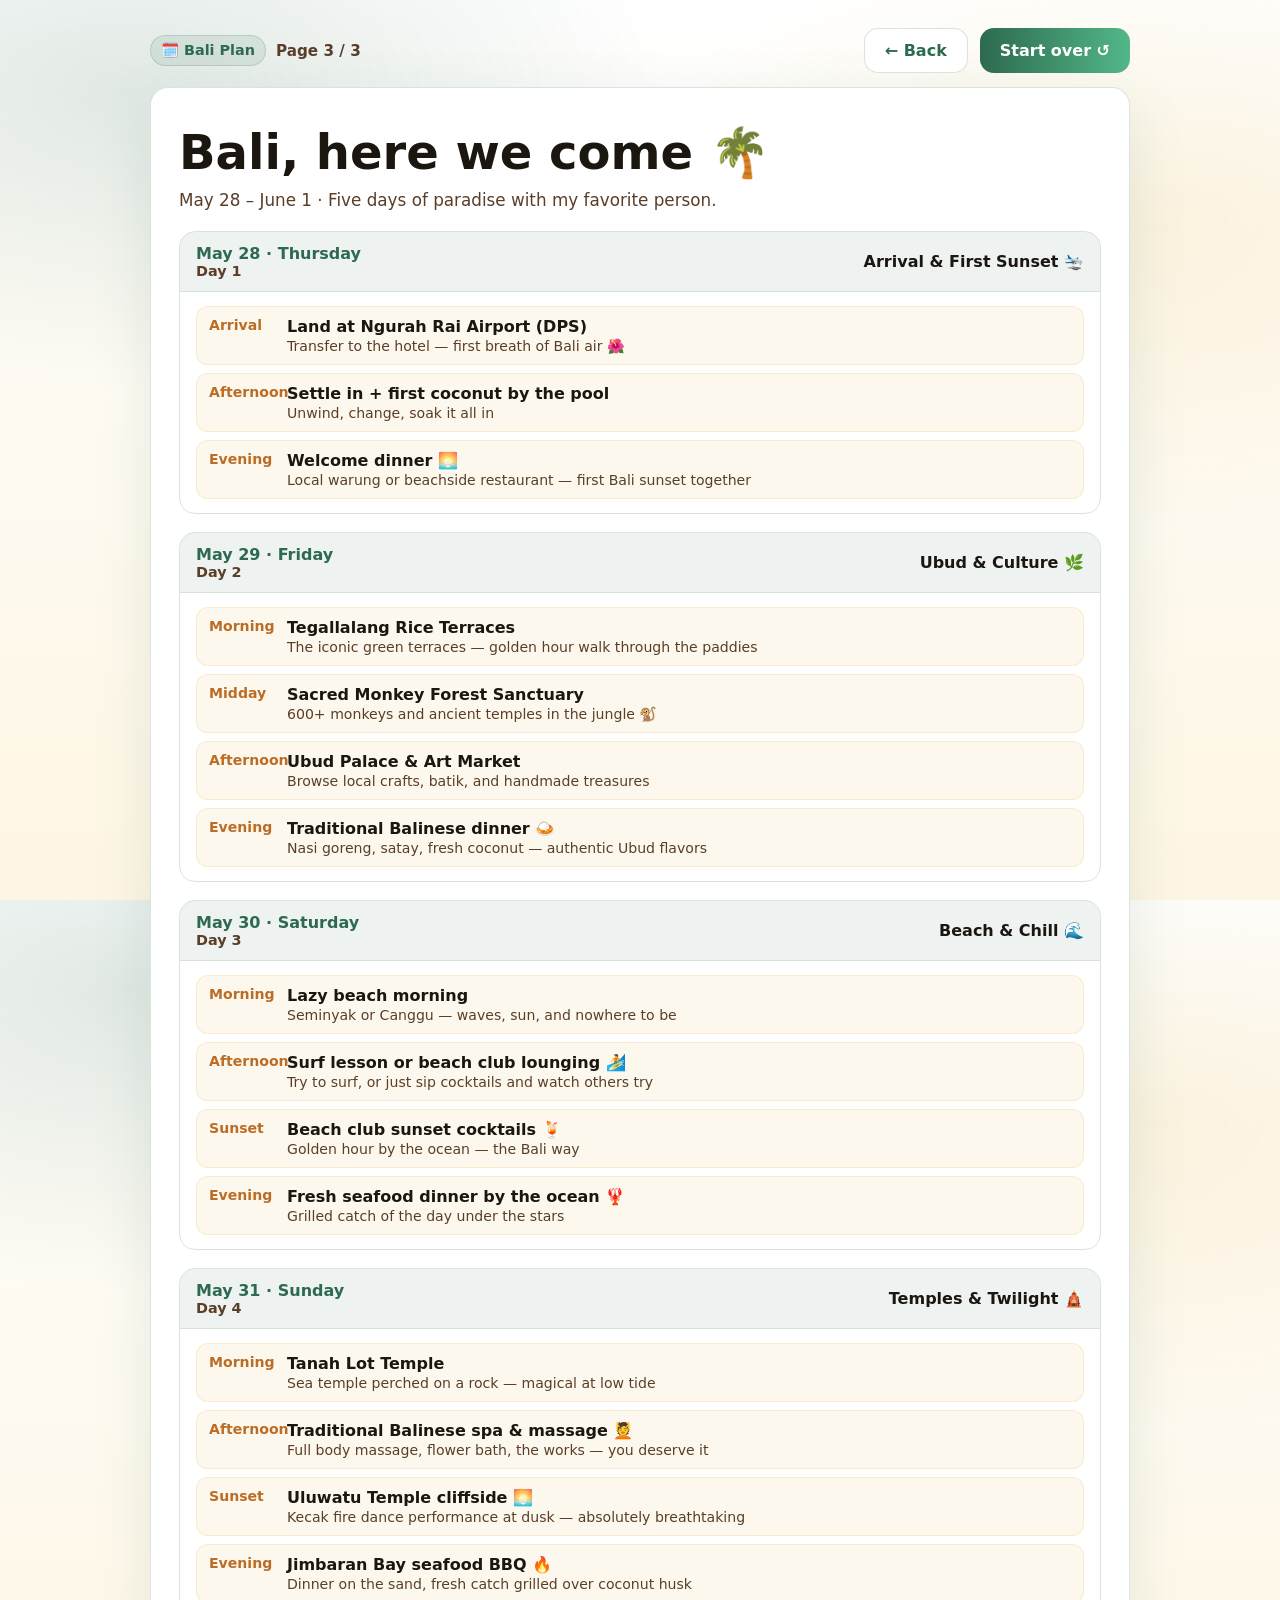
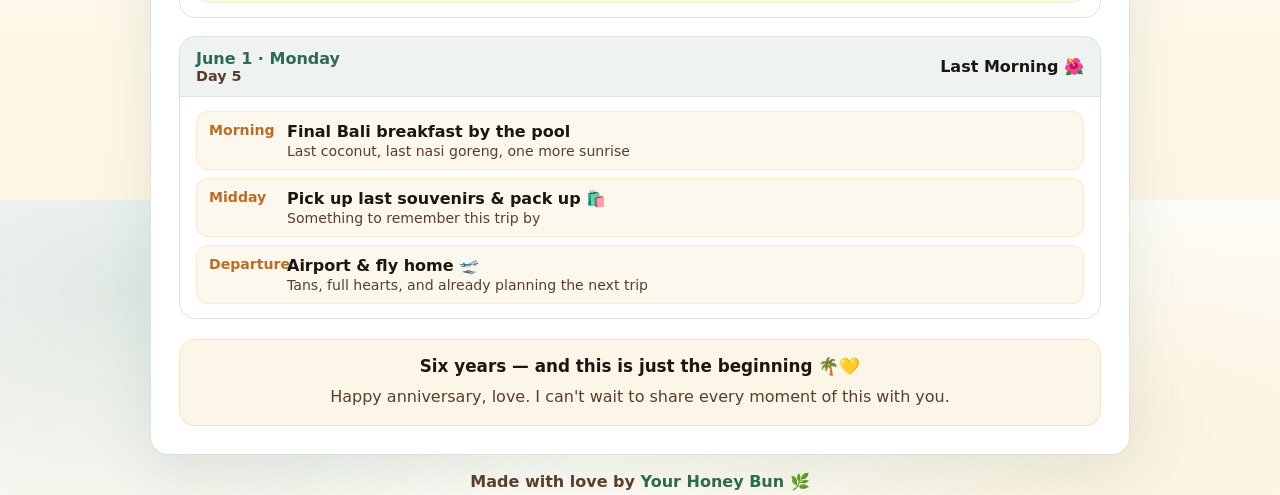
==== page3.html @ 0aebe39a "Initial commit: 6-year anniversary + Bali trip site Co-Authored-By: Claude Sonnet 4.6 <noreply@anthr" ====
<!doctype html>
<html lang="en">
<head>
  <meta charset="utf-8" />
  <meta name="viewport" content="width=device-width,initial-scale=1" />
  <title>Bali Plan 🌴</title>
  <link rel="stylesheet" href="style.css" />
</head>
<body>
  <main class="container">
    <div class="topbar">
      <div class="brand">
        <span class="badge">🗓️ Bali Plan</span>
        <span class="progress">Page 3 / 3</span>
      </div>
      <div class="btn-row" style="margin:0;">
        <a class="btn btn-ghost btn-link" href="page2.html">← Back</a>
        <a class="btn btn-primary btn-link" href="index.html">Start over ↺</a>
      </div>
    </div>

    <section class="card">
      <h1>Bali, here we come 🌴</h1>
      <p class="lead">May 28 – June 1 · Five days of paradise with my favorite person.</p>

      <!-- Day 1 -->
      <div class="day-block" id="day-1">
        <div class="day-header">
          <div>
            <div class="day-date">May 28 · Thursday</div>
            <div class="day-name">Day 1</div>
          </div>
          <div class="day-title">Arrival & First Sunset 🛬</div>
        </div>
        <div class="day-body">
          <ul class="stops">
            <li class="stop">
              <div class="stop-time">Arrival</div>
              <div class="stop-detail">
                <strong>Land at Ngurah Rai Airport (DPS)</strong>
                <div class="note">Transfer to the hotel — first breath of Bali air 🌺</div>
              </div>
            </li>
            <li class="stop">
              <div class="stop-time">Afternoon</div>
              <div class="stop-detail">
                <strong>Settle in + first coconut by the pool</strong>
                <div class="note">Unwind, change, soak it all in</div>
              </div>
            </li>
            <li class="stop">
              <div class="stop-time">Evening</div>
              <div class="stop-detail">
                <strong>Welcome dinner 🌅</strong>
                <div class="note">Local warung or beachside restaurant — first Bali sunset together</div>
              </div>
            </li>
          </ul>
        </div>
      </div>

      <!-- Day 2 -->
      <div class="day-block" id="day-2">
        <div class="day-header">
          <div>
            <div class="day-date">May 29 · Friday</div>
            <div class="day-name">Day 2</div>
          </div>
          <div class="day-title">Ubud & Culture 🌿</div>
        </div>
        <div class="day-body">
          <ul class="stops">
            <li class="stop">
              <div class="stop-time">Morning</div>
              <div class="stop-detail">
                <strong>Tegallalang Rice Terraces</strong>
                <div class="note">The iconic green terraces — golden hour walk through the paddies</div>
              </div>
            </li>
            <li class="stop">
              <div class="stop-time">Midday</div>
              <div class="stop-detail">
                <strong>Sacred Monkey Forest Sanctuary</strong>
                <div class="note">600+ monkeys and ancient temples in the jungle 🐒</div>
              </div>
            </li>
            <li class="stop">
              <div class="stop-time">Afternoon</div>
              <div class="stop-detail">
                <strong>Ubud Palace & Art Market</strong>
                <div class="note">Browse local crafts, batik, and handmade treasures</div>
              </div>
            </li>
            <li class="stop">
              <div class="stop-time">Evening</div>
              <div class="stop-detail">
                <strong>Traditional Balinese dinner 🍛</strong>
                <div class="note">Nasi goreng, satay, fresh coconut — authentic Ubud flavors</div>
              </div>
            </li>
          </ul>
        </div>
      </div>

      <!-- Day 3 -->
      <div class="day-block" id="day-3">
        <div class="day-header">
          <div>
            <div class="day-date">May 30 · Saturday</div>
            <div class="day-name">Day 3</div>
          </div>
          <div class="day-title">Beach & Chill 🌊</div>
        </div>
        <div class="day-body">
          <ul class="stops">
            <li class="stop">
              <div class="stop-time">Morning</div>
              <div class="stop-detail">
                <strong>Lazy beach morning</strong>
                <div class="note">Seminyak or Canggu — waves, sun, and nowhere to be</div>
              </div>
            </li>
            <li class="stop">
              <div class="stop-time">Afternoon</div>
              <div class="stop-detail">
                <strong>Surf lesson or beach club lounging 🏄</strong>
                <div class="note">Try to surf, or just sip cocktails and watch others try</div>
              </div>
            </li>
            <li class="stop">
              <div class="stop-time">Sunset</div>
              <div class="stop-detail">
                <strong>Beach club sunset cocktails 🍹</strong>
                <div class="note">Golden hour by the ocean — the Bali way</div>
              </div>
            </li>
            <li class="stop">
              <div class="stop-time">Evening</div>
              <div class="stop-detail">
                <strong>Fresh seafood dinner by the ocean 🦞</strong>
                <div class="note">Grilled catch of the day under the stars</div>
              </div>
            </li>
          </ul>
        </div>
      </div>

      <!-- Day 4 -->
      <div class="day-block" id="day-4">
        <div class="day-header">
          <div>
            <div class="day-date">May 31 · Sunday</div>
            <div class="day-name">Day 4</div>
          </div>
          <div class="day-title">Temples & Twilight 🛕</div>
        </div>
        <div class="day-body">
          <ul class="stops">
            <li class="stop">
              <div class="stop-time">Morning</div>
              <div class="stop-detail">
                <strong>Tanah Lot Temple</strong>
                <div class="note">Sea temple perched on a rock — magical at low tide</div>
              </div>
            </li>
            <li class="stop">
              <div class="stop-time">Afternoon</div>
              <div class="stop-detail">
                <strong>Traditional Balinese spa & massage 💆</strong>
                <div class="note">Full body massage, flower bath, the works — you deserve it</div>
              </div>
            </li>
            <li class="stop">
              <div class="stop-time">Sunset</div>
              <div class="stop-detail">
                <strong>Uluwatu Temple cliffside 🌅</strong>
                <div class="note">Kecak fire dance performance at dusk — absolutely breathtaking</div>
              </div>
            </li>
            <li class="stop">
              <div class="stop-time">Evening</div>
              <div class="stop-detail">
                <strong>Jimbaran Bay seafood BBQ 🔥</strong>
                <div class="note">Dinner on the sand, fresh catch grilled over coconut husk</div>
              </div>
            </li>
          </ul>
        </div>
      </div>

      <!-- Day 5 -->
      <div class="day-block" id="day-5">
        <div class="day-header">
          <div>
            <div class="day-date">June 1 · Monday</div>
            <div class="day-name">Day 5</div>
          </div>
          <div class="day-title">Last Morning 🌺</div>
        </div>
        <div class="day-body">
          <ul class="stops">
            <li class="stop">
              <div class="stop-time">Morning</div>
              <div class="stop-detail">
                <strong>Final Bali breakfast by the pool</strong>
                <div class="note">Last coconut, last nasi goreng, one more sunrise</div>
              </div>
            </li>
            <li class="stop">
              <div class="stop-time">Midday</div>
              <div class="stop-detail">
                <strong>Pick up last souvenirs & pack up 🛍️</strong>
                <div class="note">Something to remember this trip by</div>
              </div>
            </li>
            <li class="stop">
              <div class="stop-time">Departure</div>
              <div class="stop-detail">
                <strong>Airport & fly home 🛫</strong>
                <div class="note">Tans, full hearts, and already planning the next trip</div>
              </div>
            </li>
          </ul>
        </div>
      </div>

      <div style="margin-top: 20px; padding: 16px; border-radius: 16px; background: rgba(233,196,106,.15); border: 1px solid rgba(233,196,106,.35); text-align: center;">
        <strong style="font-size: 1.05rem;">Six years — and this is just the beginning 🌴💛</strong>
        <p class="muted" style="margin: 8px 0 0;">Happy anniversary, love. I can't wait to share every moment of this with you.</p>
      </div>
    </section>

    <p class="footer">Made with love by <span style="color: var(--green); font-weight: 900;">Your Honey Bun</span> 🌿</p>
  </main>

  <script src="script.js"></script>
</body>
</html>
---- style.css ----
:root {
  --bg: #fef6e4;
  --card: #ffffff;
  --border: rgba(45, 106, 79, 0.18);
  --text: #1c1611;
  --muted: #5a3e28;

  --green: #2d6a4f;
  --green2: #52b788;
  --terra: #bc6c25;
  --gold: #e9c46a;
  --peach: #f4a261;

  --shadow: 0 18px 60px rgba(45, 106, 79, .12);
  --radius: 18px;
}

* { box-sizing: border-box; }
html, body { height: 100%; }
body {
  margin: 0;
  font-family: ui-sans-serif, system-ui, -apple-system, Segoe UI, Roboto, Helvetica, Arial;
  background:
    radial-gradient(900px 500px at 10% 10%, rgba(45,106,79,.14), transparent 60%),
    radial-gradient(900px 500px at 90% 25%, rgba(233,196,106,.18), transparent 60%),
    linear-gradient(180deg, #fff, var(--bg));
  color: var(--text);
}

.container {
  width: min(980px, 92vw);
  margin: 28px auto 60px;
}

.topbar {
  display: flex;
  align-items: center;
  justify-content: space-between;
  gap: 12px;
  margin-bottom: 14px;
}

.brand {
  display: flex;
  align-items: center;
  gap: 10px;
  font-weight: 900;
}

.badge {
  display: inline-block;
  padding: 6px 10px;
  border-radius: 999px;
  background: rgba(45, 106, 79, .10);
  border: 1px solid var(--border);
  color: var(--green);
  font-size: .9rem;
}

.progress {
  color: var(--muted);
  font-weight: 700;
  font-size: .95rem;
}

.card {
  background: var(--card);
  border: 1px solid var(--border);
  border-radius: var(--radius);
  padding: 28px;
  box-shadow: var(--shadow);
}

h1 { margin: 8px 0 6px; font-size: clamp(28px, 4vw, 48px); }
h2 { margin: 0 0 10px; color: var(--green); }
p { line-height: 1.6; }
.lead { color: var(--muted); margin-top: 0; font-size: 1.05rem; }

/* Buttons */
.btn-row {
  display: flex;
  gap: 12px;
  flex-wrap: wrap;
  margin-top: 14px;
}

.btn {
  border: 0;
  padding: 12px 20px;
  border-radius: 14px;
  font-weight: 900;
  cursor: pointer;
  font-size: 1rem;
  transition: transform .12s ease, filter .12s ease;
}
.btn:hover { transform: translateY(-2px); filter: brightness(1.04); }
.btn:active { transform: translateY(0px) scale(.99); }

.btn-primary {
  background: linear-gradient(90deg, var(--green), var(--green2));
  color: white;
}
.btn-ghost {
  background: #fff;
  border: 1px solid var(--border);
  color: var(--green);
}
.btn-link {
  text-decoration: none;
  display: inline-flex;
  align-items: center;
  justify-content: center;
}

/* Countdown box */
.countdown-row {
  display: flex;
  gap: 16px;
  margin: 20px 0;
  flex-wrap: wrap;
}
.countdown-box {
  background: rgba(45, 106, 79, .08);
  border: 1px solid rgba(45, 106, 79, .22);
  border-radius: 16px;
  padding: 16px 24px;
  text-align: center;
  min-width: 90px;
}
.countdown-value {
  font-size: 2.4rem;
  font-weight: 900;
  color: var(--green);
  line-height: 1;
}
.countdown-unit {
  font-size: .78rem;
  color: var(--muted);
  font-weight: 700;
  text-transform: uppercase;
  letter-spacing: .06em;
  margin-top: 4px;
}
.countdown-label {
  font-size: .85rem;
  font-weight: 700;
  color: var(--muted);
  margin-bottom: 4px;
}

.bali-status {
  display: inline-block;
  padding: 12px 20px;
  background: linear-gradient(90deg, var(--green), var(--green2));
  color: white;
  border-radius: 14px;
  font-weight: 900;
  font-size: 1.1rem;
  margin: 16px 0;
}

/* Reveal */
.reveal { margin-top: 14px; }
.hidden { display: none; }

/* Gallery */
.gallery {
  display: flex;
  flex-wrap: wrap;
  justify-content: center;
  gap: 12px;
  margin-top: 8px;
}
.gallery figure {
  width: calc(33.33% - 8px);
  margin: 0;
}
.gallery img {
  width: 100%;
  height: 220px;
  object-fit: cover;
  border-radius: 14px;
  border: 1px solid var(--border);
  cursor: pointer;
  transition: transform .15s ease, box-shadow .15s ease;
  display: block;
}
.gallery img:hover {
  transform: translateY(-3px);
  box-shadow: 0 12px 32px rgba(45, 106, 79, .18);
}
.gallery figcaption {
  margin-top: 6px;
  color: var(--muted);
  font-weight: 650;
  font-size: .9rem;
  text-align: center;
}

/* Lightbox */
.lightbox {
  position: fixed;
  inset: 0;
  background: rgba(20, 15, 8, .88);
  display: flex;
  align-items: center;
  justify-content: center;
  z-index: 100;
  padding: 24px;
  cursor: pointer;
}
.lightbox.hidden { display: none; }
.lightbox img {
  max-width: 92vw;
  max-height: 88vh;
  object-fit: contain;
  border-radius: 14px;
  box-shadow: 0 32px 80px rgba(0,0,0,.5);
  cursor: default;
}
.lightbox-caption {
  position: fixed;
  bottom: 28px;
  left: 50%;
  transform: translateX(-50%);
  color: rgba(255,255,255,.85);
  font-weight: 700;
  font-size: 1rem;
  pointer-events: none;
}

/* Timeline / Itinerary */
.day-block {
  margin-bottom: 18px;
  border: 1px solid rgba(45, 106, 79, .18);
  border-radius: 16px;
  overflow: hidden;
}
.day-header {
  background: rgba(45, 106, 79, .08);
  padding: 12px 16px;
  display: flex;
  align-items: center;
  gap: 10px;
  border-bottom: 1px solid rgba(45, 106, 79, .12);
}
.day-date {
  font-weight: 900;
  color: var(--green);
  font-size: 1rem;
}
.day-name {
  color: var(--muted);
  font-weight: 700;
  font-size: .9rem;
}
.day-title {
  font-weight: 900;
  font-size: 1rem;
  margin-left: auto;
}
.day-body {
  padding: 14px 16px;
}

.stops {
  list-style: none;
  margin: 0;
  padding: 0;
  display: flex;
  flex-direction: column;
  gap: 8px;
}
.stop {
  display: grid;
  grid-template-columns: 68px 1fr;
  gap: 10px;
  padding: 10px 12px;
  border-radius: 12px;
  background: rgba(233, 196, 106, .12);
  border: 1px solid rgba(233, 196, 106, .25);
}
.stop-time {
  font-weight: 900;
  color: var(--terra);
  font-size: .88rem;
}
.stop-detail strong { display: block; margin-bottom: 2px; }
.stop-detail .note { color: var(--muted); font-size: .88rem; }

.active-day .day-header {
  background: rgba(45, 106, 79, .16);
  border-bottom-color: rgba(45, 106, 79, .25);
}

/* Panels */
.two-col {
  display: grid;
  grid-template-columns: 1fr 1fr;
  gap: 12px;
}
.panel {
  border-radius: 16px;
  padding: 14px;
  border: 1px solid rgba(45, 106, 79, .16);
  background: rgba(233, 196, 106, .10);
}
.panel h3 { margin: 0 0 8px; color: var(--green); }

/* Footer */
.footer {
  margin-top: 14px;
  text-align: center;
  color: var(--muted);
  font-weight: 700;
}

/* Confetti */
.confetti {
  position: fixed;
  inset: 0;
  pointer-events: none;
}

.muted { color: var(--muted); }

@media (max-width: 780px) {
  .gallery figure { width: calc(50% - 6px); }
  .two-col { grid-template-columns: 1fr; }
  .stop { grid-template-columns: 60px 1fr; }
  .day-title { display: none; }
}
@media (max-width: 480px) {
  .gallery figure { width: 100%; }
}
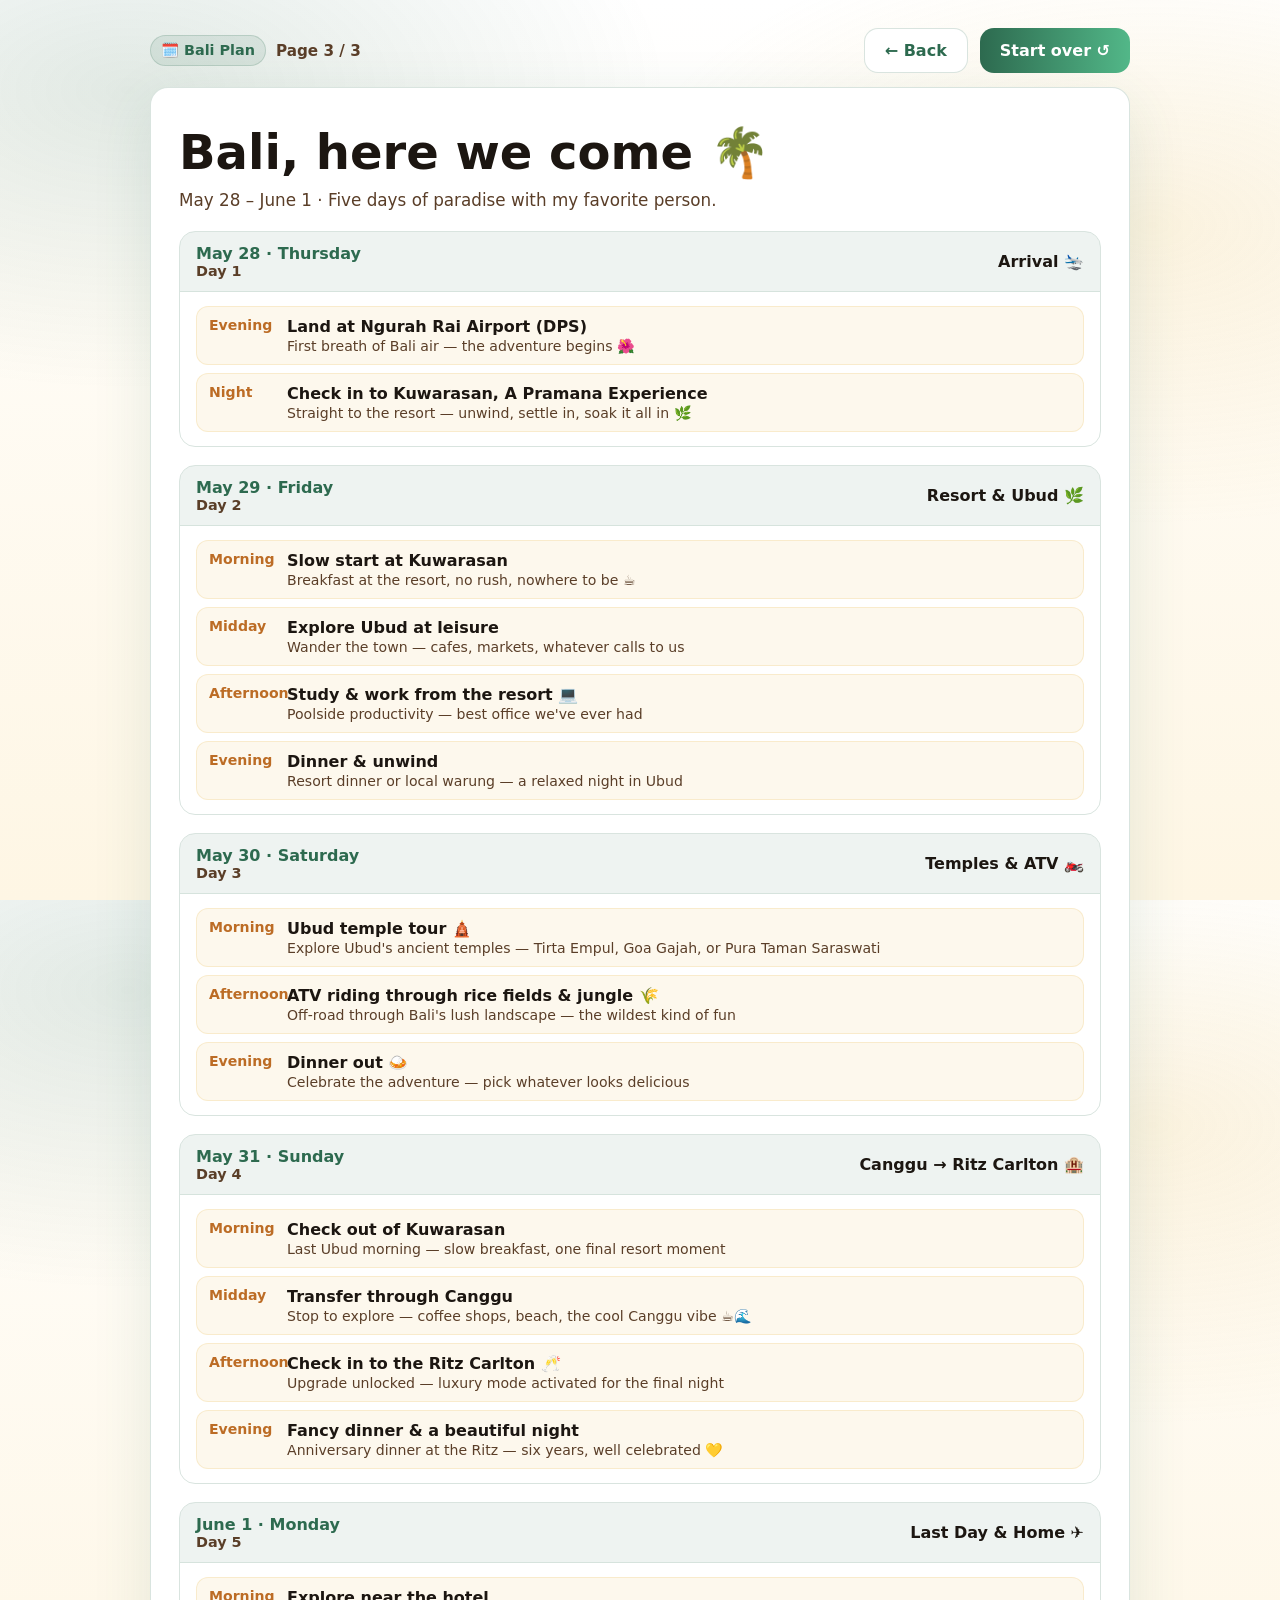
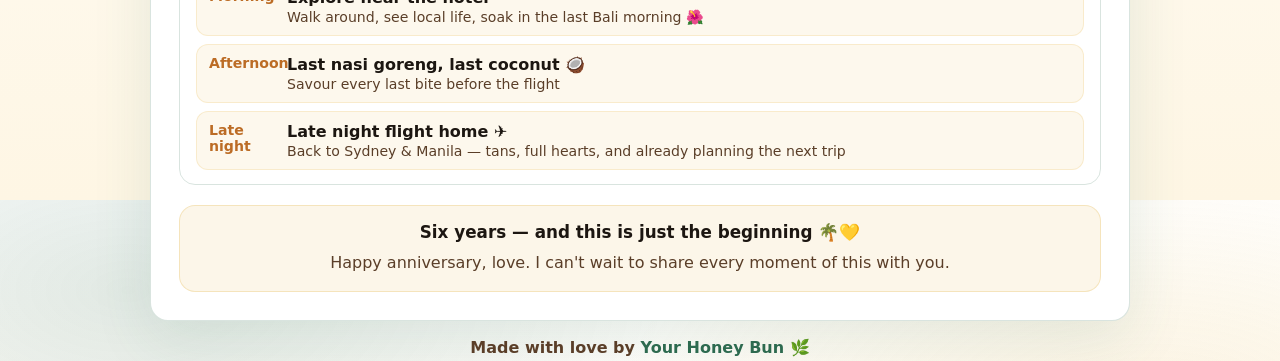
==== commit 43f051f2: "update itinerary with real Bali plans" ====
--- a/page3.html
+++ b/page3.html
@@ -30,29 +30,22 @@
             <div class="day-date">May 28 · Thursday</div>
             <div class="day-name">Day 1</div>
           </div>
-          <div class="day-title">Arrival & First Sunset 🛬</div>
-        </div>
-        <div class="day-body">
-          <ul class="stops">
-            <li class="stop">
-              <div class="stop-time">Arrival</div>
+          <div class="day-title">Arrival 🛬</div>
+        </div>
+        <div class="day-body">
+          <ul class="stops">
+            <li class="stop">
+              <div class="stop-time">Evening</div>
               <div class="stop-detail">
                 <strong>Land at Ngurah Rai Airport (DPS)</strong>
-                <div class="note">Transfer to the hotel — first breath of Bali air 🌺</div>
-              </div>
-            </li>
-            <li class="stop">
-              <div class="stop-time">Afternoon</div>
-              <div class="stop-detail">
-                <strong>Settle in + first coconut by the pool</strong>
-                <div class="note">Unwind, change, soak it all in</div>
-              </div>
-            </li>
-            <li class="stop">
-              <div class="stop-time">Evening</div>
-              <div class="stop-detail">
-                <strong>Welcome dinner 🌅</strong>
-                <div class="note">Local warung or beachside restaurant — first Bali sunset together</div>
+                <div class="note">First breath of Bali air — the adventure begins 🌺</div>
+              </div>
+            </li>
+            <li class="stop">
+              <div class="stop-time">Night</div>
+              <div class="stop-detail">
+                <strong>Check in to Kuwarasan, A Pramana Experience</strong>
+                <div class="note">Straight to the resort — unwind, settle in, soak it all in 🌿</div>
               </div>
             </li>
           </ul>
@@ -66,36 +59,36 @@
             <div class="day-date">May 29 · Friday</div>
             <div class="day-name">Day 2</div>
           </div>
-          <div class="day-title">Ubud & Culture 🌿</div>
-        </div>
-        <div class="day-body">
-          <ul class="stops">
-            <li class="stop">
-              <div class="stop-time">Morning</div>
-              <div class="stop-detail">
-                <strong>Tegallalang Rice Terraces</strong>
-                <div class="note">The iconic green terraces — golden hour walk through the paddies</div>
+          <div class="day-title">Resort & Ubud 🌿</div>
+        </div>
+        <div class="day-body">
+          <ul class="stops">
+            <li class="stop">
+              <div class="stop-time">Morning</div>
+              <div class="stop-detail">
+                <strong>Slow start at Kuwarasan</strong>
+                <div class="note">Breakfast at the resort, no rush, nowhere to be ☕</div>
               </div>
             </li>
             <li class="stop">
               <div class="stop-time">Midday</div>
               <div class="stop-detail">
-                <strong>Sacred Monkey Forest Sanctuary</strong>
-                <div class="note">600+ monkeys and ancient temples in the jungle 🐒</div>
-              </div>
-            </li>
-            <li class="stop">
-              <div class="stop-time">Afternoon</div>
-              <div class="stop-detail">
-                <strong>Ubud Palace & Art Market</strong>
-                <div class="note">Browse local crafts, batik, and handmade treasures</div>
-              </div>
-            </li>
-            <li class="stop">
-              <div class="stop-time">Evening</div>
-              <div class="stop-detail">
-                <strong>Traditional Balinese dinner 🍛</strong>
-                <div class="note">Nasi goreng, satay, fresh coconut — authentic Ubud flavors</div>
+                <strong>Explore Ubud at leisure</strong>
+                <div class="note">Wander the town — cafes, markets, whatever calls to us</div>
+              </div>
+            </li>
+            <li class="stop">
+              <div class="stop-time">Afternoon</div>
+              <div class="stop-detail">
+                <strong>Study & work from the resort 💻</strong>
+                <div class="note">Poolside productivity — best office we've ever had</div>
+              </div>
+            </li>
+            <li class="stop">
+              <div class="stop-time">Evening</div>
+              <div class="stop-detail">
+                <strong>Dinner & unwind</strong>
+                <div class="note">Resort dinner or local warung — a relaxed night in Ubud</div>
               </div>
             </li>
           </ul>
@@ -109,36 +102,29 @@
             <div class="day-date">May 30 · Saturday</div>
             <div class="day-name">Day 3</div>
           </div>
-          <div class="day-title">Beach & Chill 🌊</div>
-        </div>
-        <div class="day-body">
-          <ul class="stops">
-            <li class="stop">
-              <div class="stop-time">Morning</div>
-              <div class="stop-detail">
-                <strong>Lazy beach morning</strong>
-                <div class="note">Seminyak or Canggu — waves, sun, and nowhere to be</div>
-              </div>
-            </li>
-            <li class="stop">
-              <div class="stop-time">Afternoon</div>
-              <div class="stop-detail">
-                <strong>Surf lesson or beach club lounging 🏄</strong>
-                <div class="note">Try to surf, or just sip cocktails and watch others try</div>
-              </div>
-            </li>
-            <li class="stop">
-              <div class="stop-time">Sunset</div>
-              <div class="stop-detail">
-                <strong>Beach club sunset cocktails 🍹</strong>
-                <div class="note">Golden hour by the ocean — the Bali way</div>
-              </div>
-            </li>
-            <li class="stop">
-              <div class="stop-time">Evening</div>
-              <div class="stop-detail">
-                <strong>Fresh seafood dinner by the ocean 🦞</strong>
-                <div class="note">Grilled catch of the day under the stars</div>
+          <div class="day-title">Temples & ATV 🏍️</div>
+        </div>
+        <div class="day-body">
+          <ul class="stops">
+            <li class="stop">
+              <div class="stop-time">Morning</div>
+              <div class="stop-detail">
+                <strong>Ubud temple tour 🛕</strong>
+                <div class="note">Explore Ubud's ancient temples — Tirta Empul, Goa Gajah, or Pura Taman Saraswati</div>
+              </div>
+            </li>
+            <li class="stop">
+              <div class="stop-time">Afternoon</div>
+              <div class="stop-detail">
+                <strong>ATV riding through rice fields & jungle 🌾</strong>
+                <div class="note">Off-road through Bali's lush landscape — the wildest kind of fun</div>
+              </div>
+            </li>
+            <li class="stop">
+              <div class="stop-time">Evening</div>
+              <div class="stop-detail">
+                <strong>Dinner out 🍛</strong>
+                <div class="note">Celebrate the adventure — pick whatever looks delicious</div>
               </div>
             </li>
           </ul>
@@ -152,36 +138,36 @@
             <div class="day-date">May 31 · Sunday</div>
             <div class="day-name">Day 4</div>
           </div>
-          <div class="day-title">Temples & Twilight 🛕</div>
-        </div>
-        <div class="day-body">
-          <ul class="stops">
-            <li class="stop">
-              <div class="stop-time">Morning</div>
-              <div class="stop-detail">
-                <strong>Tanah Lot Temple</strong>
-                <div class="note">Sea temple perched on a rock — magical at low tide</div>
-              </div>
-            </li>
-            <li class="stop">
-              <div class="stop-time">Afternoon</div>
-              <div class="stop-detail">
-                <strong>Traditional Balinese spa & massage 💆</strong>
-                <div class="note">Full body massage, flower bath, the works — you deserve it</div>
-              </div>
-            </li>
-            <li class="stop">
-              <div class="stop-time">Sunset</div>
-              <div class="stop-detail">
-                <strong>Uluwatu Temple cliffside 🌅</strong>
-                <div class="note">Kecak fire dance performance at dusk — absolutely breathtaking</div>
-              </div>
-            </li>
-            <li class="stop">
-              <div class="stop-time">Evening</div>
-              <div class="stop-detail">
-                <strong>Jimbaran Bay seafood BBQ 🔥</strong>
-                <div class="note">Dinner on the sand, fresh catch grilled over coconut husk</div>
+          <div class="day-title">Canggu → Ritz Carlton 🏨</div>
+        </div>
+        <div class="day-body">
+          <ul class="stops">
+            <li class="stop">
+              <div class="stop-time">Morning</div>
+              <div class="stop-detail">
+                <strong>Check out of Kuwarasan</strong>
+                <div class="note">Last Ubud morning — slow breakfast, one final resort moment</div>
+              </div>
+            </li>
+            <li class="stop">
+              <div class="stop-time">Midday</div>
+              <div class="stop-detail">
+                <strong>Transfer through Canggu</strong>
+                <div class="note">Stop to explore — coffee shops, beach, the cool Canggu vibe ☕🌊</div>
+              </div>
+            </li>
+            <li class="stop">
+              <div class="stop-time">Afternoon</div>
+              <div class="stop-detail">
+                <strong>Check in to the Ritz Carlton 🥂</strong>
+                <div class="note">Upgrade unlocked — luxury mode activated for the final night</div>
+              </div>
+            </li>
+            <li class="stop">
+              <div class="stop-time">Evening</div>
+              <div class="stop-detail">
+                <strong>Fancy dinner & a beautiful night</strong>
+                <div class="note">Anniversary dinner at the Ritz — six years, well celebrated 💛</div>
               </div>
             </li>
           </ul>
@@ -195,29 +181,29 @@
             <div class="day-date">June 1 · Monday</div>
             <div class="day-name">Day 5</div>
           </div>
-          <div class="day-title">Last Morning 🌺</div>
-        </div>
-        <div class="day-body">
-          <ul class="stops">
-            <li class="stop">
-              <div class="stop-time">Morning</div>
-              <div class="stop-detail">
-                <strong>Final Bali breakfast by the pool</strong>
-                <div class="note">Last coconut, last nasi goreng, one more sunrise</div>
-              </div>
-            </li>
-            <li class="stop">
-              <div class="stop-time">Midday</div>
-              <div class="stop-detail">
-                <strong>Pick up last souvenirs & pack up 🛍️</strong>
-                <div class="note">Something to remember this trip by</div>
-              </div>
-            </li>
-            <li class="stop">
-              <div class="stop-time">Departure</div>
-              <div class="stop-detail">
-                <strong>Airport & fly home 🛫</strong>
-                <div class="note">Tans, full hearts, and already planning the next trip</div>
+          <div class="day-title">Last Day & Home ✈️</div>
+        </div>
+        <div class="day-body">
+          <ul class="stops">
+            <li class="stop">
+              <div class="stop-time">Morning</div>
+              <div class="stop-detail">
+                <strong>Explore near the hotel</strong>
+                <div class="note">Walk around, see local life, soak in the last Bali morning 🌺</div>
+              </div>
+            </li>
+            <li class="stop">
+              <div class="stop-time">Afternoon</div>
+              <div class="stop-detail">
+                <strong>Last nasi goreng, last coconut 🥥</strong>
+                <div class="note">Savour every last bite before the flight</div>
+              </div>
+            </li>
+            <li class="stop">
+              <div class="stop-time">Late night</div>
+              <div class="stop-detail">
+                <strong>Late night flight home ✈️</strong>
+                <div class="note">Back to Sydney & Manila — tans, full hearts, and already planning the next trip</div>
               </div>
             </li>
           </ul>
